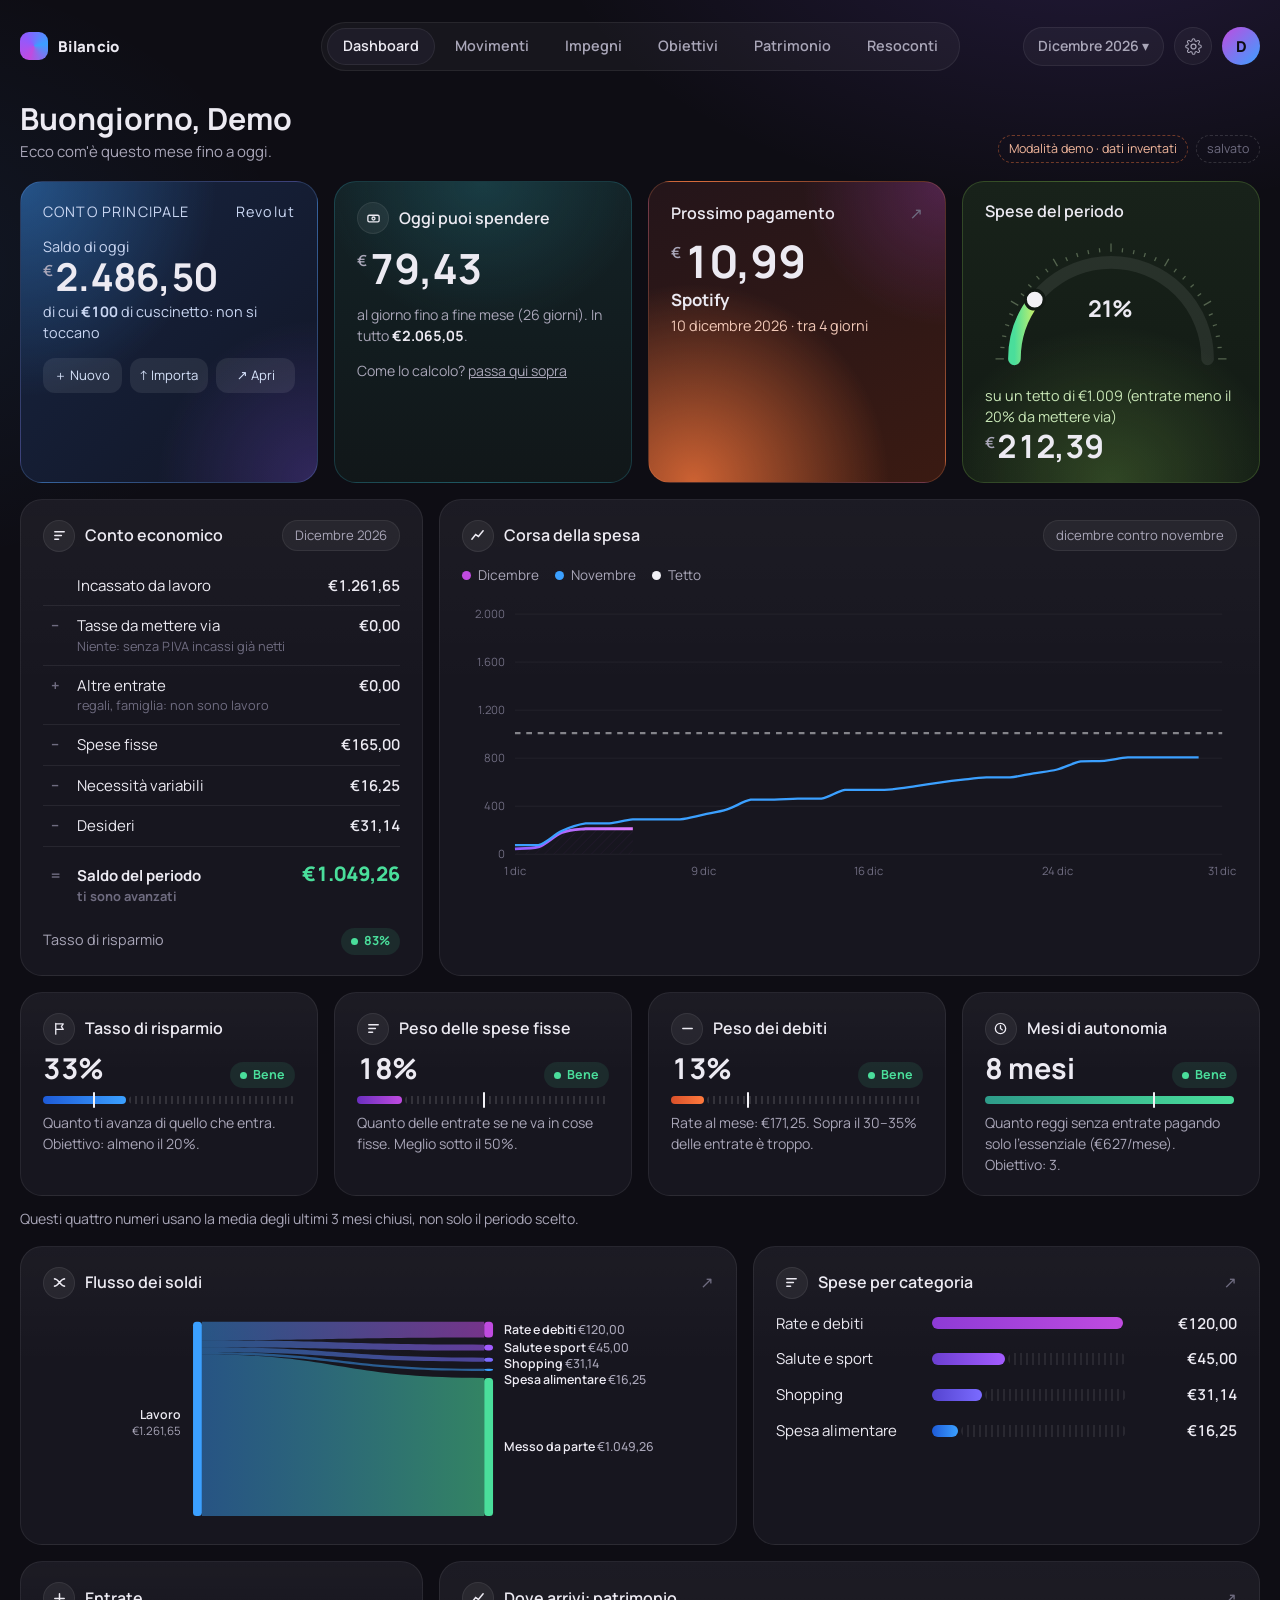
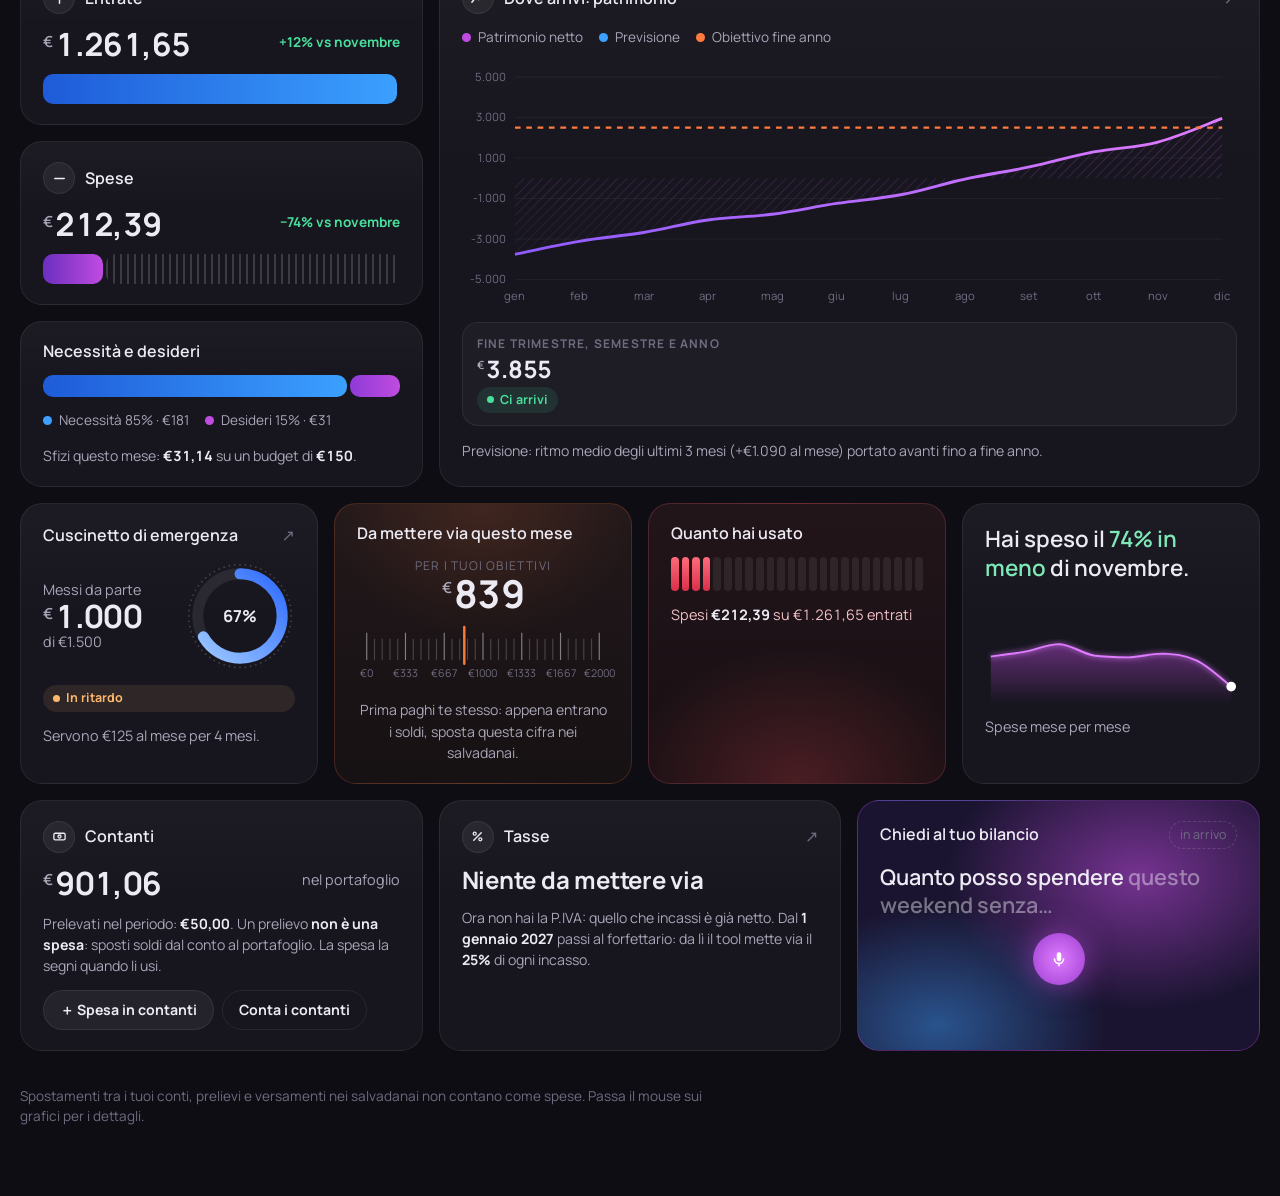
==== index.html @ 7fe509ae "Prima versione del tool Bilancio (PC) Sito statico senza build: dashboard da commercialista, movimen" ====
<!doctype html>
<html lang="it">
<head>
  <meta charset="utf-8">
  <meta name="viewport" content="width=device-width, initial-scale=1">
  <title>Bilancio</title>
  <meta name="theme-color" content="#0E0D14">
  <link rel="icon" href="data:image/svg+xml,%3Csvg xmlns='http://www.w3.org/2000/svg' viewBox='0 0 32 32'%3E%3Cdefs%3E%3ClinearGradient id='g' x1='0' y1='0' x2='1' y2='1'%3E%3Cstop offset='0' stop-color='%23C04BE0'/%3E%3Cstop offset='1' stop-color='%233BA0FF'/%3E%3C/linearGradient%3E%3C/defs%3E%3Crect width='32' height='32' rx='9' fill='url(%23g)'/%3E%3C/svg%3E">
  <link rel="preconnect" href="https://fonts.googleapis.com">
  <link rel="preconnect" href="https://fonts.gstatic.com" crossorigin>
  <link rel="stylesheet" href="https://fonts.googleapis.com/css2?family=Manrope:wght@400;500;600;700;800&display=swap">
  <link rel="stylesheet" href="css/base.css">
  <link rel="stylesheet" href="css/app.css">
</head>
<body>
  <div id="app" class="wrap"></div>
  <div id="tip" hidden></div>
  <div id="toast" hidden></div>
  <dialog id="dlg"></dialog>
  <script type="module" src="js/app.js"></script>
</body>
</html>
---- css/base.css ----
:root {
  --bg: #0E0D14;
  --card: #17161F;
  --card2: #1E1C28;
  --line: rgba(255,255,255,.07);
  --fg: #ECEAF2;
  --fg2: #A9A6B8;
  --muted: #6F6C80;
  --mag: #C04BE0;
  --vio: #8E5BFF;
  --cyan: #3BA0FF;
  --pos: #4ADE9B;
  --neg: #FF6B7A;
  --orange: #FF7A3D;
  --font: "Manrope", "Segoe UI", system-ui, sans-serif;
  color-scheme: dark;
}
* { box-sizing: border-box; }
[hidden] { display: none !important; }
body { margin: 0; background: var(--bg); color: var(--fg); font-family: var(--font); font-size: 15px; line-height: 1.45; padding: 0 20px; padding-block: 0 56px;
  background-image: radial-gradient(900px 500px at 85% -10%, rgba(142,91,255,.16), transparent 60%), radial-gradient(700px 500px at -10% 30%, rgba(59,160,255,.08), transparent 60%); background-attachment: fixed; }
.wrap { max-width: 1320px; margin: 0 auto; }
h1, h2, h3 { margin: 0; line-height: 1.2; text-wrap: balance; }
.n { font-variant-numeric: tabular-nums; }
.muted { color: var(--muted); } .fg2 { color: var(--fg2); }
.pos { color: var(--pos); } .neg { color: var(--neg); }
button { font: inherit; color: var(--fg); cursor: pointer; }
button:focus-visible { outline: 2px solid var(--vio); outline-offset: 2px; }

/* nav */
.nav > * { min-width: 0; }
.nav { display: grid; grid-template-columns: 1fr auto 1fr; align-items: center; gap: 16px; padding-block: 22px 8px; }
.logo { display: flex; align-items: center; gap: 10px; font-weight: 800; letter-spacing: .02em; }
.logo i { width: 28px; height: 28px; border-radius: 9px; background: conic-gradient(from 200deg, var(--mag), var(--vio), var(--cyan), var(--mag)); display: block; }
.pills { max-width: 100%; display: flex; gap: 4px; background: rgba(255,255,255,.04); border: 1px solid var(--line); border-radius: 999px; padding: 5px; }
.pills button { background: transparent; border: 0; border-radius: 999px; padding: 8px 16px; color: var(--fg2); font-weight: 600; font-size: .9rem; }
.pills button.on { background: var(--card2); color: var(--fg); box-shadow: inset 0 0 0 1px var(--line); }
.right { display: flex; justify-content: flex-end; gap: 10px; align-items: center; }
.chip { background: rgba(255,255,255,.04); border: 1px solid var(--line); border-radius: 999px; padding: 8px 14px; font-weight: 600; font-size: .88rem; color: var(--fg2); }
.avatar { width: 38px; height: 38px; border-radius: 50%; display: grid; place-items: center; font-weight: 800; background: linear-gradient(135deg, var(--mag), var(--cyan)); color: #0E0D14; }
@media (max-width: 900px) { .nav { grid-template-columns: 1fr; } .pills { overflow-x: auto; justify-self: start; } .right { justify-content: flex-start; } }

.hello { padding-block: 22px 18px; display: flex; justify-content: space-between; align-items: end; gap: 12px; flex-wrap: wrap; }
.hello h1 { font-size: 1.9rem; font-weight: 700; }
.hello p { margin: 4px 0 0; color: var(--fg2); }
.tag { font-size: .78rem; color: var(--muted); border: 1px dashed rgba(255,255,255,.14); border-radius: 999px; padding: 4px 10px; }

/* griglia */
.g { display: grid; grid-template-columns: repeat(12, minmax(0, 1fr)); gap: 16px; }
.s3 { grid-column: span 3; } .s4 { grid-column: span 4; } .s5 { grid-column: span 5; } .s7 { grid-column: span 7; } .s8 { grid-column: span 8; } .s12 { grid-column: span 12; }
@media (max-width: 1100px) { .s3 { grid-column: span 6; } .s4, .s5, .s7, .s8 { grid-column: span 12; } }
@media (max-width: 640px) { .g > * { grid-column: 1 / -1 !important; } }
.stack { display: grid; gap: 16px; align-content: start; min-width: 0; }

.card { background: linear-gradient(180deg, rgba(255,255,255,.025), transparent 40%), var(--card); border: 1px solid var(--line); border-radius: 22px; padding: 20px 22px; min-width: 0; position: relative; overflow: hidden; display: grid; gap: 14px; align-content: start; }
.ch { display: flex; align-items: center; gap: 10px; }
.ch .ic { width: 32px; height: 32px; border-radius: 50%; background: rgba(255,255,255,.06); border: 1px solid var(--line); display: grid; place-items: center; }
.ch .ic svg { width: 15px; height: 15px; }
.ch h3 { font-size: 1rem; font-weight: 600; }
.ch .go { margin-left: auto; color: var(--muted); font-size: 1rem; }
.big { font-size: 2.4rem; font-weight: 700; letter-spacing: -.02em; line-height: 1; display: flex; align-items: flex-start; gap: 3px; }
.big sup { font-size: .95rem; font-weight: 600; color: var(--fg2); margin-top: .35em; }
.sub { color: var(--fg2); font-size: .9rem; }
.delta { font-weight: 700; font-size: .85rem; }

/* 1 carta saldo */
.c-saldo { background: radial-gradient(120% 130% at 0% 0%, rgba(59,160,255,.38), transparent 55%), radial-gradient(90% 90% at 100% 100%, rgba(142,91,255,.25), transparent 60%), linear-gradient(135deg, #172440, #121626); border-color: rgba(120,170,255,.22); }
.c-saldo .top { display: flex; justify-content: space-between; color: #C9D6F2; font-size: .9rem; letter-spacing: .08em; }
.c-saldo .acts { display: grid; grid-template-columns: repeat(3, 1fr); gap: 8px; }
.c-saldo .acts span { background: rgba(255,255,255,.08); border-radius: 12px; padding: 8px; text-align: center; font-size: .82rem; color: #D6E2FA; }

/* 2 pagamento */
.c-pay { background: radial-gradient(110% 110% at 15% 100%, rgba(255,122,61,.75), transparent 60%), radial-gradient(80% 80% at 100% 0%, rgba(192,75,224,.25), transparent 60%), linear-gradient(160deg, #24151A, #3A1A12); border-color: rgba(255,140,90,.22); }
.c-pay .big { font-size: 2.8rem; }

/* 3 gauge */
.c-gauge { background: radial-gradient(90% 80% at 50% 100%, rgba(155,225,93,.22), transparent 65%), linear-gradient(180deg, #18221A, #121A14); border-color: rgba(155,225,93,.2); }

/* 4 segmenti */
.c-seg { background: radial-gradient(100% 80% at 50% 100%, rgba(255,80,90,.22), transparent 60%), linear-gradient(180deg, #22151A, #170F13); border-color: rgba(255,107,122,.2); }
.segs { display: grid; grid-template-columns: repeat(24, 1fr); gap: 3px; height: 34px; }
.segs i { border-radius: 4px; background: rgba(255,255,255,.07); }
.segs i.on { background: linear-gradient(180deg, #FF6B7A, #D9304A); }

/* barre ref 3 */
.pbar { height: 30px; border-radius: 10px; display: flex; gap: 3px; }
.pbar .f { border-radius: 10px; height: 100%; }
.pbar .rest { flex: 1; border-radius: 10px; background: repeating-linear-gradient(90deg, rgba(255,255,255,.16) 0 2px, transparent 2px 7px); }
.rowsp { display: flex; justify-content: space-between; align-items: baseline; gap: 10px; flex-wrap: wrap; }

/* categorie */
.cats { display: grid; gap: 14px; }
.cat { display: grid; grid-template-columns: 9.5em minmax(0, 1fr) 6.5em; gap: 14px; align-items: center; }
.cat .tr { height: 12px; display: flex; gap: 3px; }
.cat .tr .f { height: 100%; border-radius: 6px; }
.cat .tr .rest { flex: 1; border-radius: 6px; background: repeating-linear-gradient(90deg, rgba(255,255,255,.08) 0 2px, transparent 2px 6px); }
.cat .v { text-align: right; font-weight: 600; }

/* legenda */
.lg { display: flex; gap: 16px; flex-wrap: wrap; font-size: .85rem; color: var(--fg2); }
.lg i { display: inline-block; width: 9px; height: 9px; border-radius: 50%; margin-right: 7px; }
.pillsm { margin-left: auto; font-size: .82rem; color: var(--fg2); background: rgba(255,255,255,.05); border: 1px solid var(--line); border-radius: 999px; padding: 5px 12px; }

/* AI */
.c-ai { background: radial-gradient(80% 90% at 70% 30%, rgba(192,75,224,.55), transparent 60%), radial-gradient(70% 80% at 20% 90%, rgba(59,160,255,.45), transparent 60%), #1A1430; border-color: rgba(192,75,224,.3); }
.c-ai p { font-size: 1.35rem; font-weight: 600; margin: 0; line-height: 1.3; }
.c-ai p span { color: rgba(236,234,242,.45); }
.mic { justify-self: center; width: 52px; height: 52px; border-radius: 50%; background: radial-gradient(circle, #E07BFF, #9B3FD0); box-shadow: 0 0 30px rgba(192,75,224,.6); display: grid; place-items: center; }
.btnw { background: #F2F1F6; color: #0E0D14; border: 0; border-radius: 999px; padding: 10px; font-weight: 700; }

.sent { font-size: 1.4rem; font-weight: 600; line-height: 1.3; }
svg { display: block; width: 100%; height: auto; overflow: visible; }
svg text { font-family: var(--font); }
#tip { position: fixed; z-index: 50; pointer-events: none; background: rgba(30,28,40,.92); backdrop-filter: blur(8px); border: 1px solid rgba(255,255,255,.12); border-radius: 12px; padding: 9px 12px; font-size: .85rem; white-space: pre-line; box-shadow: 0 10px 30px rgba(0,0,0,.5); }
.foot { color: var(--muted); font-size: .85rem; padding-top: 22px; max-width: 90ch; }
---- css/app.css ----
/* Componenti dell'app vera, sopra lo stile approvato (base.css). Stessi token, stesso respiro. */

/* nav: pillole cliccabili + ingranaggio impostazioni */
.pills button { white-space: nowrap; }
.pills button:hover { color: var(--fg); }
.icbtn { width: 38px; height: 38px; border-radius: 50%; display: grid; place-items: center; background: rgba(255,255,255,.04); border: 1px solid var(--line); color: var(--fg2); }
.icbtn.on, .icbtn:hover { color: var(--fg); background: var(--card2); }
.icbtn svg { width: 17px; height: 17px; }
.chip { cursor: pointer; }
.chip:hover { color: var(--fg); }

/* selettore periodo */
.per { position: relative; }
.perpop { position: absolute; right: 0; top: calc(100% + 8px); z-index: 40; width: 330px; max-width: calc(100vw - 32px); background: rgba(30,28,40,.97); backdrop-filter: blur(10px); border: 1px solid rgba(255,255,255,.12); border-radius: 18px; padding: 16px; display: grid; gap: 12px; box-shadow: 0 20px 50px rgba(0,0,0,.55); }
.seg { display: flex; flex-wrap: wrap; gap: 4px; background: rgba(255,255,255,.04); border: 1px solid var(--line); border-radius: 14px; padding: 4px; }
.seg button { flex: 1 1 auto; background: transparent; border: 0; border-radius: 10px; padding: 7px 10px; color: var(--fg2); font-weight: 600; font-size: .85rem; }
.seg button.on { background: var(--card2); color: var(--fg); box-shadow: inset 0 0 0 1px var(--line); }
.perrow { display: flex; align-items: center; gap: 8px; }
.perrow .lbl { flex: 1; text-align: center; font-weight: 700; }
.arrow { width: 34px; height: 34px; border-radius: 50%; border: 1px solid var(--line); background: rgba(255,255,255,.04); }

/* testi */
.hello .tag.demo { border-color: rgba(255,122,61,.4); color: #F2B79C; }
.lead { color: var(--fg2); margin: 0; max-width: 70ch; }
.kid { color: var(--fg2); font-size: .88rem; margin: 0; line-height: 1.5; }
.kid b { color: var(--fg); }
.k { font-size: .75rem; letter-spacing: .1em; color: var(--muted); text-transform: uppercase; font-weight: 700; }
.mid { font-size: 1.5rem; font-weight: 700; letter-spacing: -.01em; line-height: 1.1; }
.mid sup { font-size: .7rem; color: var(--fg2); font-weight: 600; margin-right: 2px; vertical-align: top; position: relative; top: .25em; }

/* stato in linea / attenzione */
.st { display: inline-flex; align-items: center; gap: 6px; font-size: .78rem; font-weight: 700; border-radius: 999px; padding: 4px 10px; white-space: nowrap; }
.st::before { content: ""; width: 7px; height: 7px; border-radius: 50%; background: currentColor; }
.st.ok { color: var(--pos); background: rgba(74,222,155,.1); }
.st.warn { color: #FFB86B; background: rgba(255,184,107,.1); }
.st.bad { color: var(--neg); background: rgba(255,107,122,.1); }
.st.neu { color: var(--fg2); background: rgba(255,255,255,.06); }

/* conto economico */
.ce { display: grid; gap: 0; }
.ce .r { display: grid; grid-template-columns: 1.6em minmax(0, 1fr) auto; gap: 10px; align-items: baseline; padding: 9px 0; border-bottom: 1px solid var(--line); }
.ce .r:last-child { border-bottom: 0; }
.ce .r .op { color: var(--muted); font-weight: 700; text-align: center; }
.ce .r .v { font-weight: 600; }
.ce .r.tot { padding-top: 12px; }
.ce .r.tot span:nth-child(2) { font-weight: 700; }
.ce .r.tot .v { font-size: 1.25rem; font-weight: 800; }
.ce .r small { display: block; color: var(--muted); font-size: .8rem; }

/* kpi */
.kpi { display: grid; gap: 8px; align-content: start; }
.kpi .mid { font-size: 1.8rem; }
.minibar { height: 8px; border-radius: 6px; display: flex; gap: 3px; position: relative; }
.minibar .f { border-radius: 6px; height: 100%; }
.minibar .rest { flex: 1; border-radius: 6px; background: repeating-linear-gradient(90deg, rgba(255,255,255,.12) 0 2px, transparent 2px 6px); }
.minibar .mark { position: absolute; top: -4px; bottom: -4px; width: 2px; background: #F2F1F6; border-radius: 2px; }

/* pulsanti */
.btn { background: rgba(255,255,255,.06); border: 1px solid var(--line); border-radius: 999px; padding: 9px 16px; font-weight: 700; font-size: .88rem; color: var(--fg); display: inline-flex; align-items: center; gap: 8px; }
.btn:hover { background: rgba(255,255,255,.1); }
.btn.pri { background: linear-gradient(135deg, var(--mag), var(--vio)); border-color: transparent; box-shadow: 0 6px 24px rgba(192,75,224,.3); }
.btn.cy { background: linear-gradient(135deg, #1E5BD8, var(--cyan)); border-color: transparent; }
.btn.ghost { background: transparent; }
.btn.danger { color: var(--neg); }
.btn.sm { padding: 6px 12px; font-size: .8rem; }
.btns { display: flex; gap: 8px; flex-wrap: wrap; align-items: center; }
.c-saldo .acts button { background: rgba(255,255,255,.08); border: 0; border-radius: 12px; padding: 8px; text-align: center; font-size: .82rem; color: #D6E2FA; }
.c-saldo .acts button:hover { background: rgba(255,255,255,.14); }
a { color: #B9A3FF; }

/* form */
.form { display: grid; gap: 12px; }
.fr { display: grid; grid-template-columns: repeat(auto-fit, minmax(150px, 1fr)); gap: 12px; }
label.f { display: grid; gap: 6px; font-size: .82rem; color: var(--fg2); font-weight: 600; min-width: 0; }
input, select, textarea { font: inherit; color: var(--fg); background: rgba(255,255,255,.04); border: 1px solid rgba(255,255,255,.1); border-radius: 12px; padding: 10px 12px; min-width: 0; width: 100%; }
input:focus, select:focus, textarea:focus { outline: 2px solid rgba(142,91,255,.6); outline-offset: 0; border-color: transparent; }
select option { background: #1E1C28; }
input[type=checkbox] { width: 18px; height: 18px; accent-color: var(--vio); }
.chk { display: flex; align-items: center; gap: 8px; font-size: .88rem; color: var(--fg2); }

/* slider in stile righello */
.sl { display: grid; gap: 10px; padding: 18px 0; border-bottom: 1px solid var(--line); }
.sl:last-child { border-bottom: 0; }
.sl .top { display: flex; justify-content: space-between; align-items: baseline; gap: 12px; flex-wrap: wrap; }
.sl .top h4 { margin: 0; font-size: 1rem; font-weight: 700; }
.sl .val { font-size: 1.6rem; font-weight: 800; letter-spacing: -.01em; }
.sl .val small { font-size: .85rem; color: var(--fg2); font-weight: 600; }
.sl .ex { font-size: .85rem; color: #B9A3FF; background: rgba(142,91,255,.08); border: 1px solid rgba(142,91,255,.18); border-radius: 12px; padding: 8px 12px; }
input[type=range] { -webkit-appearance: none; appearance: none; height: 34px; background: transparent; border: 0; padding: 0; outline: none; }
input[type=range]:focus { outline: none; }
input[type=range]::-webkit-slider-runnable-track { height: 12px; border-radius: 8px; background: linear-gradient(90deg, var(--vio), var(--mag)) 0 0 / var(--p, 50%) 100% no-repeat, repeating-linear-gradient(90deg, rgba(255,255,255,.16) 0 2px, transparent 2px 7px); }
input[type=range]::-moz-range-track { height: 12px; border-radius: 8px; background: repeating-linear-gradient(90deg, rgba(255,255,255,.16) 0 2px, transparent 2px 7px); }
input[type=range]::-moz-range-progress { height: 12px; border-radius: 8px; background: linear-gradient(90deg, var(--vio), var(--mag)); }
input[type=range]::-webkit-slider-thumb { -webkit-appearance: none; width: 24px; height: 24px; margin-top: -6px; border-radius: 50%; background: #F2F1F6; border: 4px solid #17161F; box-shadow: 0 0 0 2px var(--mag), 0 0 18px rgba(192,75,224,.6); cursor: grab; }
input[type=range]::-moz-range-thumb { width: 18px; height: 18px; border-radius: 50%; background: #F2F1F6; border: 4px solid #17161F; box-shadow: 0 0 0 2px var(--mag); cursor: grab; }
input[type=range]:focus-visible::-webkit-slider-thumb { box-shadow: 0 0 0 3px #fff; }
.sl.cy input[type=range]::-webkit-slider-runnable-track { background: linear-gradient(90deg, #1E5BD8, var(--cyan)) 0 0 / var(--p, 50%) 100% no-repeat, repeating-linear-gradient(90deg, rgba(255,255,255,.16) 0 2px, transparent 2px 7px); }
.sl.cy input[type=range]::-webkit-slider-thumb { box-shadow: 0 0 0 2px var(--cyan), 0 0 18px rgba(59,160,255,.6); }
.sl.or input[type=range]::-webkit-slider-runnable-track { background: linear-gradient(90deg, #D9502A, var(--orange)) 0 0 / var(--p, 50%) 100% no-repeat, repeating-linear-gradient(90deg, rgba(255,255,255,.16) 0 2px, transparent 2px 7px); }
.sl.or input[type=range]::-webkit-slider-thumb { box-shadow: 0 0 0 2px var(--orange), 0 0 18px rgba(255,122,61,.6); }
.scale { display: flex; justify-content: space-between; font-size: .75rem; color: var(--muted); margin-top: -6px; }

/* tabella movimenti */
.tbl { width: 100%; border-collapse: collapse; font-size: .9rem; }
.tbl th { text-align: left; font-size: .75rem; letter-spacing: .08em; text-transform: uppercase; color: var(--muted); font-weight: 700; padding: 8px 10px; border-bottom: 1px solid var(--line); white-space: nowrap; }
.tbl td { padding: 11px 10px; border-bottom: 1px solid var(--line); vertical-align: middle; }
.tbl tr:last-child td { border-bottom: 0; }
.tbl tr.click { cursor: pointer; }
.tbl tr.click:hover td { background: rgba(255,255,255,.025); }
.tbl .r { text-align: right; white-space: nowrap; }
.tblwrap { overflow-x: auto; margin: 0 -6px; }
.badge { display: inline-block; font-size: .72rem; font-weight: 700; border-radius: 999px; padding: 3px 9px; background: rgba(255,255,255,.06); color: var(--fg2); white-space: nowrap; }
.badge.e { background: rgba(59,160,255,.12); color: #8CC4FF; }
.badge.s { background: rgba(192,75,224,.12); color: #E3A6F5; }
.badge.t { background: rgba(255,255,255,.06); color: var(--fg2); }
.badge.c { background: rgba(255,184,107,.12); color: #FFC98E; }
.badge.x { background: rgba(255,107,122,.12); color: #FF9AA6; }
.dot { display: inline-block; width: 9px; height: 9px; border-radius: 50%; margin-right: 8px; vertical-align: middle; }
.filters { display: flex; gap: 10px; flex-wrap: wrap; align-items: end; }
.filters > * { flex: 1 1 140px; }

/* liste generiche */
.list { display: grid; gap: 10px; }
.item { display: grid; grid-template-columns: minmax(0, 1fr) auto; gap: 12px; align-items: center; background: rgba(255,255,255,.025); border: 1px solid var(--line); border-radius: 16px; padding: 14px 16px; }
.item h4 { margin: 0; font-size: 1rem; font-weight: 700; }
.item .meta { color: var(--fg2); font-size: .85rem; }

/* timeline impegni */
.tl { display: grid; grid-auto-flow: column; grid-auto-columns: minmax(120px, 1fr); gap: 10px; overflow-x: auto; padding-bottom: 6px; }
.tl .m { background: rgba(255,255,255,.025); border: 1px solid var(--line); border-radius: 16px; padding: 12px; display: grid; gap: 8px; align-content: start; min-height: 150px; }
.tl .m.now { border-color: rgba(192,75,224,.45); background: linear-gradient(180deg, rgba(192,75,224,.12), transparent 60%), rgba(255,255,255,.025); }
.tl .m .h { display: flex; justify-content: space-between; font-size: .82rem; color: var(--fg2); font-weight: 700; text-transform: capitalize; }
.tl .p { font-size: .8rem; border-radius: 10px; padding: 6px 8px; background: rgba(255,255,255,.05); display: grid; }
.tl .p b { font-weight: 700; }
.tl .p span { color: var(--fg2); }

/* obiettivi */
.goal { display: grid; gap: 14px; }
.goal .gh { display: flex; align-items: center; gap: 10px; }
.goal .pr { width: 30px; height: 30px; border-radius: 50%; display: grid; place-items: center; font-weight: 800; font-size: .85rem; background: rgba(255,255,255,.06); border: 1px solid var(--line); flex: none; }
.goal .ord { margin-left: auto; display: flex; gap: 4px; }
.goal .ord button { width: 30px; height: 30px; border-radius: 50%; border: 1px solid var(--line); background: rgba(255,255,255,.04); color: var(--fg2); }

/* dialog */
dialog { background: #1A1924; color: var(--fg); border: 1px solid rgba(255,255,255,.12); border-radius: 22px; padding: 0; width: min(620px, calc(100vw - 32px)); box-shadow: 0 30px 80px rgba(0,0,0,.6); }
dialog::backdrop { background: rgba(8,7,12,.7); backdrop-filter: blur(3px); }
dialog .dh { display: flex; align-items: center; gap: 10px; padding: 20px 22px 0; }
dialog .dh h3 { font-size: 1.15rem; }
dialog .dh .x { margin-left: auto; }
dialog .db { padding: 18px 22px 22px; display: grid; gap: 14px; max-height: min(75vh, 760px); overflow: auto; }

/* toast */
#toast { position: fixed; left: 50%; bottom: 24px; transform: translateX(-50%); z-index: 60; background: rgba(30,28,40,.95); border: 1px solid rgba(255,255,255,.14); border-radius: 999px; padding: 10px 18px; font-weight: 600; font-size: .9rem; box-shadow: 0 10px 30px rgba(0,0,0,.5); }

/* login */
.login { min-height: 100vh; display: grid; place-items: center; padding: 20px 0; }
.login .card { width: min(420px, 100%); padding: 28px; gap: 16px; }

.empty { color: var(--muted); font-size: .9rem; padding: 10px 0; }
.sp { height: 16px; }
.right .chip, .right .avatar, .right .icbtn { flex: none; }
@media (max-width: 640px) { .tbl .hide-s { display: none; } .ce .r { grid-template-columns: 1.2em minmax(0, 1fr) auto; } }
.s6 { grid-column: span 6; }
@media (max-width: 1100px) { .s6 { grid-column: span 12 !important; } }
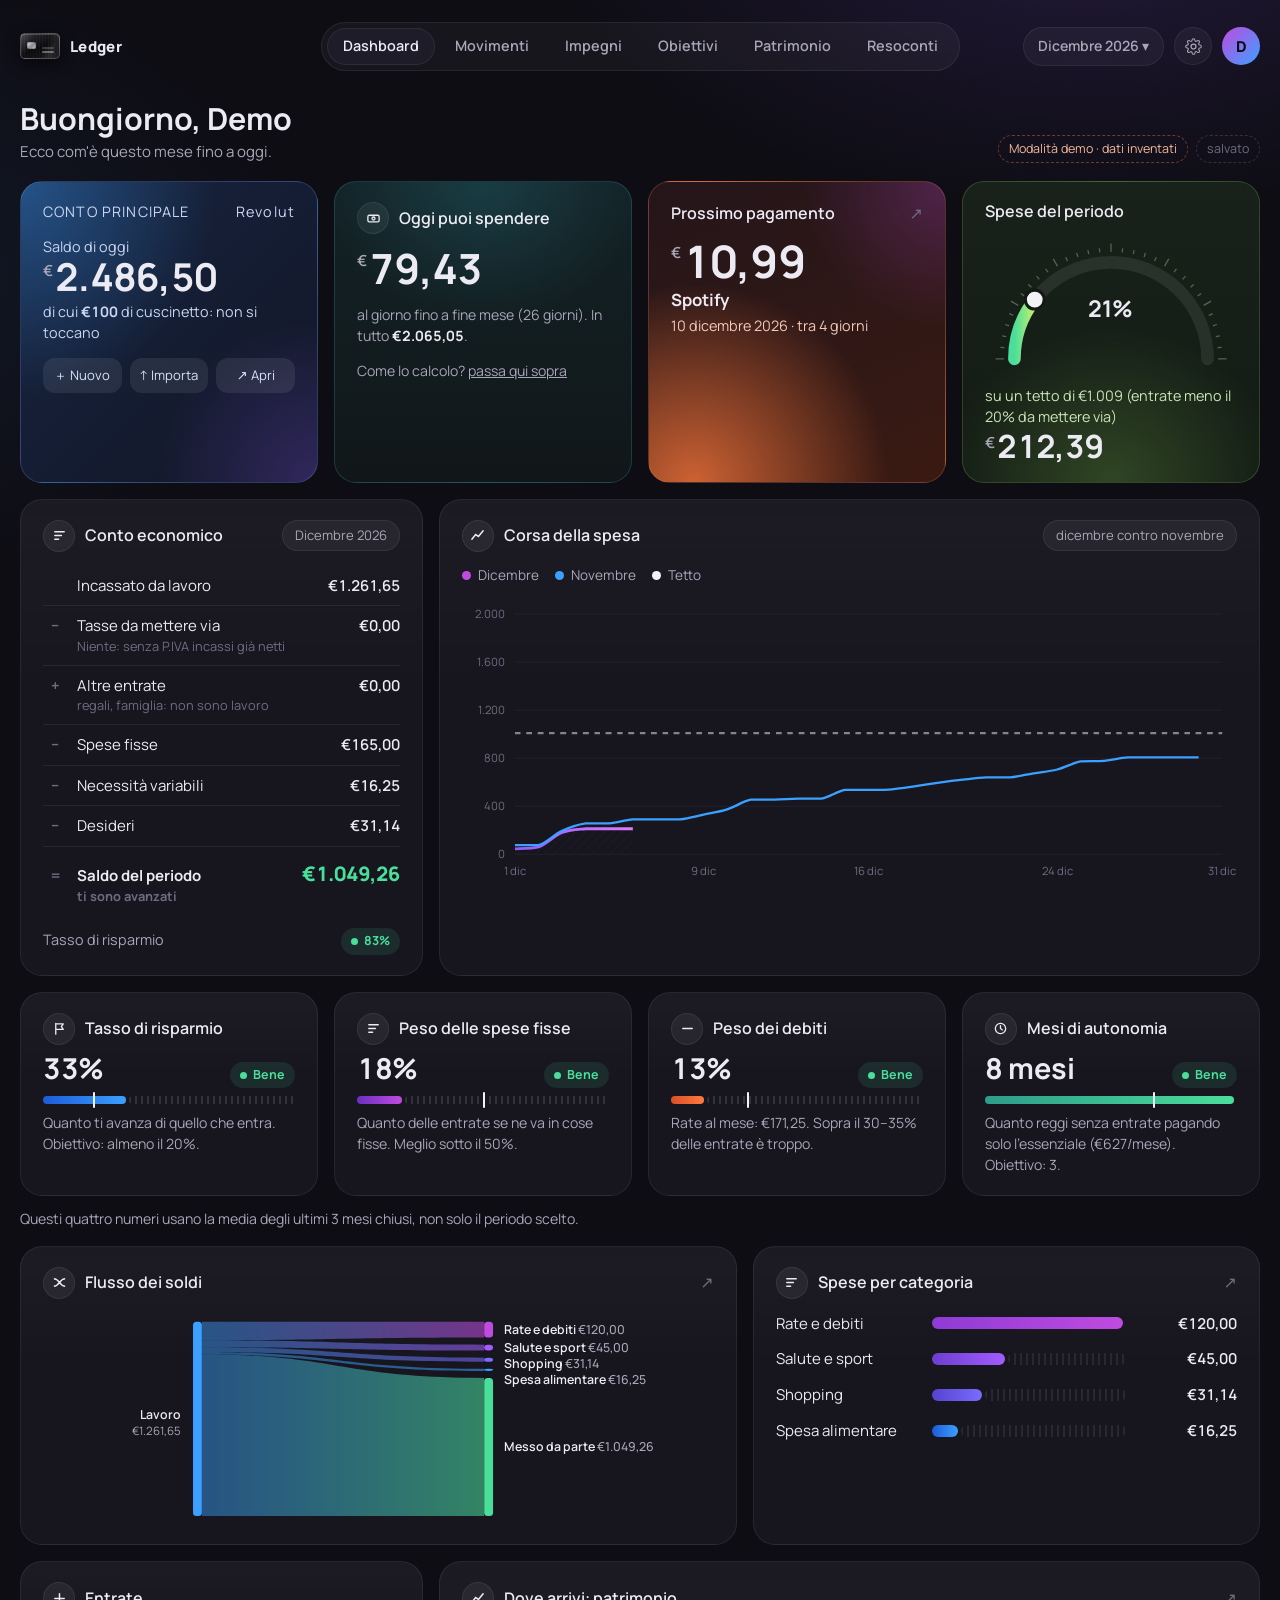
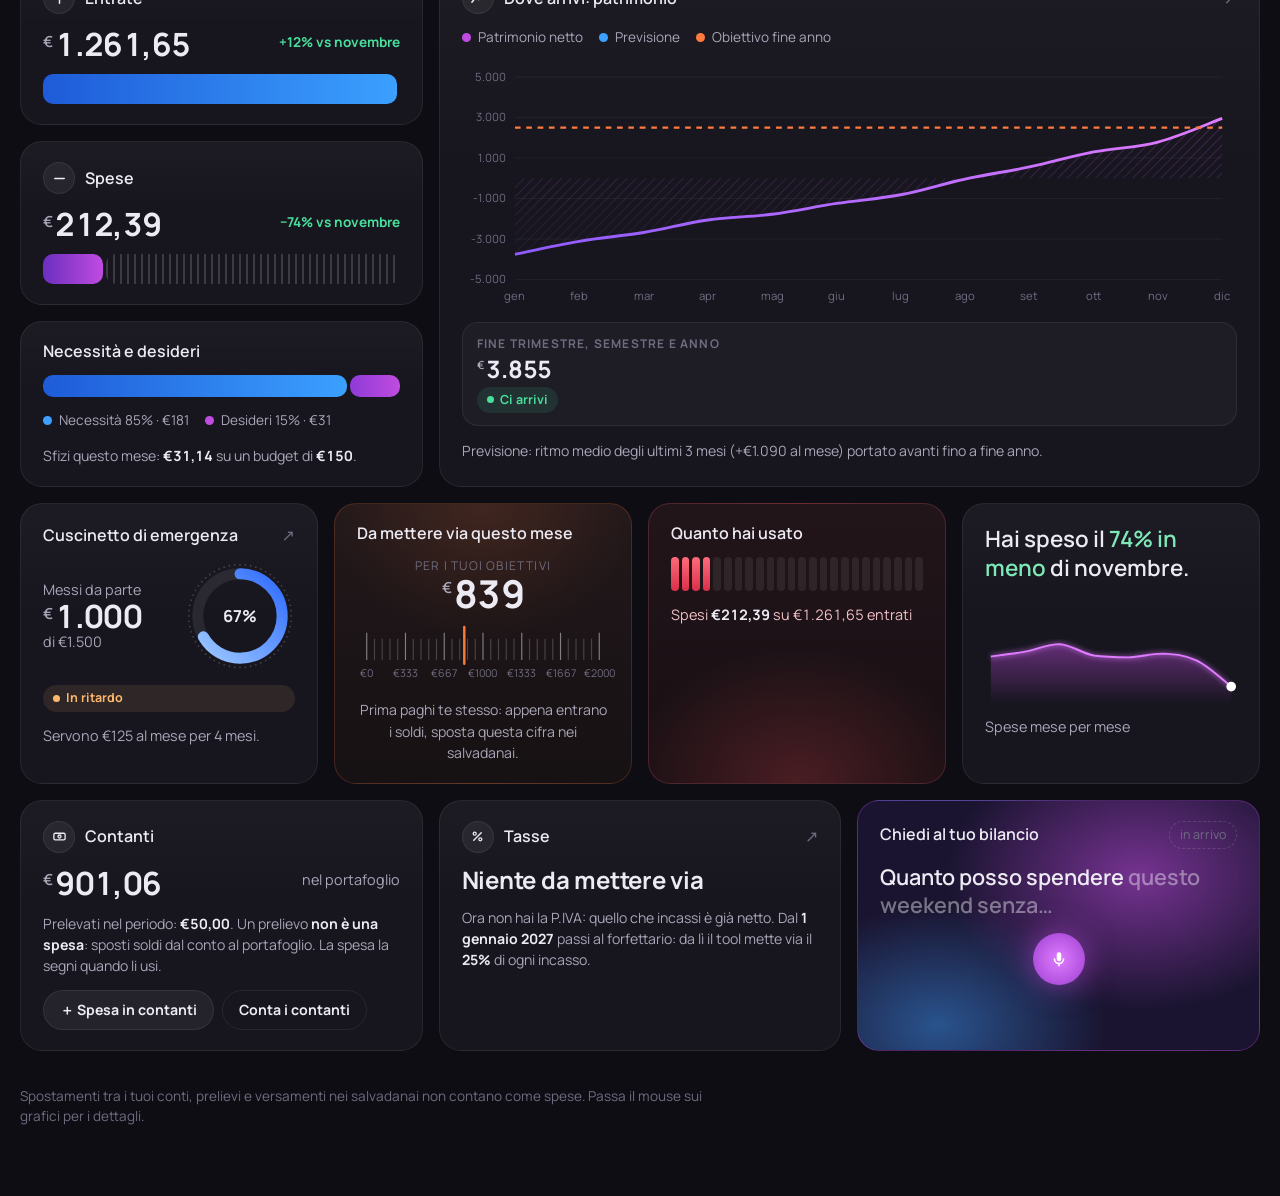
==== commit 8b7a9334: "Il tool si chiama Ledger Co-Authored-By: Claude Opus 5.5 (1M context) <noreply@anthropic.com> Claude" ====
--- a/index.html
+++ b/index.html
@@ -3,7 +3,7 @@
 <head>
   <meta charset="utf-8">
   <meta name="viewport" content="width=device-width, initial-scale=1">
-  <title>Bilancio</title>
+  <title>Ledger</title>
   <meta name="theme-color" content="#0E0D14">
   <link rel="icon" href="data:image/svg+xml,%3Csvg xmlns='http://www.w3.org/2000/svg' viewBox='0 0 32 32'%3E%3Cdefs%3E%3ClinearGradient id='g' x1='0' y1='0' x2='1' y2='1'%3E%3Cstop offset='0' stop-color='%23C04BE0'/%3E%3Cstop offset='1' stop-color='%233BA0FF'/%3E%3C/linearGradient%3E%3C/defs%3E%3Crect width='32' height='32' rx='9' fill='url(%23g)'/%3E%3C/svg%3E">
   <link rel="preconnect" href="https://fonts.googleapis.com">
--- a/css/base.css
+++ b/css/base.css
@@ -31,7 +31,15 @@
 .nav > * { min-width: 0; }
 .nav { display: grid; grid-template-columns: 1fr auto 1fr; align-items: center; gap: 16px; padding-block: 22px 8px; }
 .logo { display: flex; align-items: center; gap: 10px; font-weight: 800; letter-spacing: .02em; }
-.logo i { width: 28px; height: 28px; border-radius: 9px; background: conic-gradient(from 200deg, var(--mag), var(--vio), var(--cyan), var(--mag)); display: block; }
+/* logo: mini carta nera in metallo spazzolato, stile "black card" */
+.logo i { position: relative; width: 40px; height: 26px; border-radius: 5px; display: block; flex: none;
+  background: linear-gradient(115deg, rgba(255,255,255,.16) 0%, transparent 28%, transparent 62%, rgba(255,255,255,.08) 78%, transparent 100%),
+    repeating-linear-gradient(90deg, rgba(255,255,255,.035) 0 1px, transparent 1px 3px),
+    linear-gradient(160deg, #2B2B30 0%, #0B0B0E 55%, #1A1A1F 100%);
+  border: 1px solid rgba(255,255,255,.22); box-shadow: 0 4px 14px rgba(0,0,0,.6), inset 0 1px 0 rgba(255,255,255,.18); }
+.logo i::before { content: ""; position: absolute; left: 6px; top: 8px; width: 9px; height: 7px; border-radius: 2px;
+  background: linear-gradient(135deg, #E4E4EA, #8C8C96 55%, #C9C9D1); box-shadow: inset 0 0 0 .5px rgba(0,0,0,.4); }
+.logo i::after { content: ""; position: absolute; right: 5px; bottom: 5px; width: 12px; height: 2px; border-radius: 2px; background: rgba(255,255,255,.35); box-shadow: 0 -4px 0 rgba(255,255,255,.18); }
 .pills { max-width: 100%; display: flex; gap: 4px; background: rgba(255,255,255,.04); border: 1px solid var(--line); border-radius: 999px; padding: 5px; }
 .pills button { background: transparent; border: 0; border-radius: 999px; padding: 8px 16px; color: var(--fg2); font-weight: 600; font-size: .9rem; }
 .pills button.on { background: var(--card2); color: var(--fg); box-shadow: inset 0 0 0 1px var(--line); }
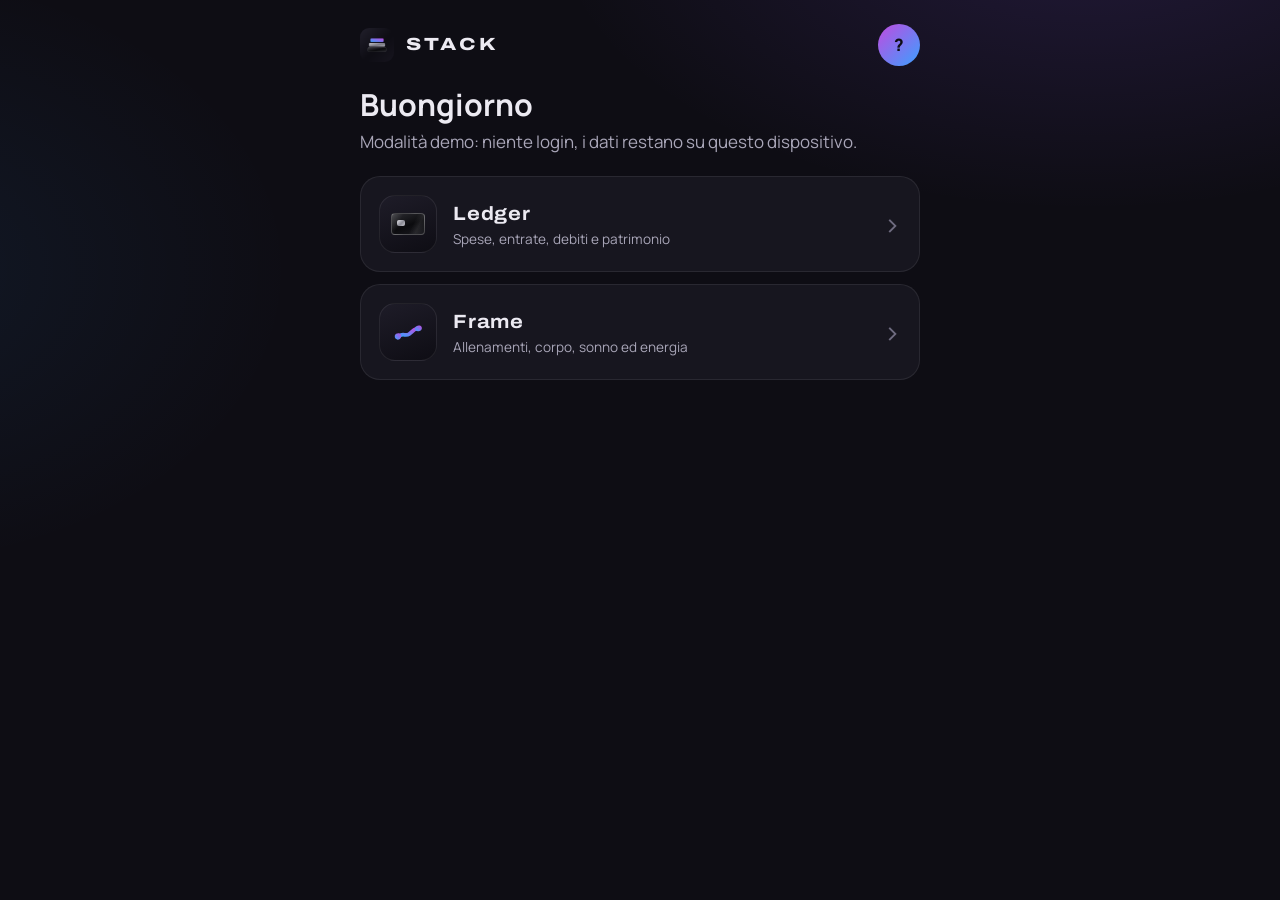
==== commit cc546cdf: "App unica: Home con login a invito, scelta moduli, Ledger e Frame sotto la stessa sessione - shared/" ====
--- a/index.html
+++ b/index.html
@@ -2,21 +2,23 @@
 <html lang="it">
 <head>
   <meta charset="utf-8">
-  <meta name="viewport" content="width=device-width, initial-scale=1">
-  <title>Ledger</title>
+  <meta name="viewport" content="width=device-width, initial-scale=1, viewport-fit=cover">
+  <title>Stack</title>
   <meta name="theme-color" content="#0E0D14">
-  <link rel="icon" href="data:image/svg+xml,%3Csvg xmlns='http://www.w3.org/2000/svg' viewBox='0 0 32 32'%3E%3Cdefs%3E%3ClinearGradient id='g' x1='0' y1='0' x2='1' y2='1'%3E%3Cstop offset='0' stop-color='%23C04BE0'/%3E%3Cstop offset='1' stop-color='%233BA0FF'/%3E%3C/linearGradient%3E%3C/defs%3E%3Crect width='32' height='32' rx='9' fill='url(%23g)'/%3E%3C/svg%3E">
+  <link rel="manifest" href="/manifest.webmanifest">
+  <link rel="icon" href="/icone/icona-192.png">
+  <link rel="apple-touch-icon" href="/icone/apple-touch-icon.png">
+  <meta name="apple-mobile-web-app-capable" content="yes">
+  <meta name="mobile-web-app-capable" content="yes">
+  <meta name="apple-mobile-web-app-status-bar-style" content="black">
+  <meta name="apple-mobile-web-app-title" content="Stack">
   <link rel="preconnect" href="https://fonts.googleapis.com">
   <link rel="preconnect" href="https://fonts.gstatic.com" crossorigin>
-  <link rel="stylesheet" href="https://fonts.googleapis.com/css2?family=Manrope:wght@400;500;600;700;800&display=swap">
-  <link rel="stylesheet" href="css/base.css">
-  <link rel="stylesheet" href="css/app.css">
+  <link rel="stylesheet" href="https://fonts.googleapis.com/css2?family=Manrope:wght@400;500;600;700;800&family=Archivo:wdth,wght@62..125,500..900&display=swap">
+  <link rel="stylesheet" href="/home.css">
 </head>
 <body>
-  <div id="app" class="wrap"></div>
-  <div id="tip" hidden></div>
-  <div id="toast" hidden></div>
-  <dialog id="dlg"></dialog>
-  <script type="module" src="js/app.js"></script>
+  <main id="app" class="wrap"><p class="muted center pad">Un attimo…</p></main>
+  <script type="module" src="/home.js"></script>
 </body>
 </html>
--- a/home.css
+++ b/home.css
@@ -0,0 +1,73 @@
+/* Home dell'app: stessi colori e font di Ledger e Frame. Tema solo scuro, voluto. */
+:root {
+  --bg: #0E0D14; --card: #17161F; --card2: #1E1C28; --line: rgba(255,255,255,.08);
+  --fg: #ECEAF2; --fg2: #A9A6B8; --muted: #6F6C80;
+  --mag: #C04BE0; --vio: #8E5BFF; --cyan: #3BA0FF; --pos: #4ADE9B; --neg: #FF6B7A;
+  --font: "Manrope", "Segoe UI", system-ui, sans-serif;
+  --wide: "Archivo", "Manrope", system-ui, sans-serif;
+  color-scheme: dark;
+}
+* { box-sizing: border-box; }
+[hidden] { display: none !important; }
+html { background: var(--bg); }
+body { margin: 0; background: var(--bg); color: var(--fg); font-family: var(--font); font-size: 17px; line-height: 1.5;
+  padding: env(safe-area-inset-top, 0px) 20px calc(env(safe-area-inset-bottom, 0px) + 40px);
+  background-image: radial-gradient(900px 500px at 85% -10%, rgba(142,91,255,.16), transparent 60%), radial-gradient(700px 500px at -10% 30%, rgba(59,160,255,.08), transparent 60%); background-attachment: fixed; min-height: 100vh; }
+.wrap { max-width: 560px; margin: 0 auto; display: flex; flex-direction: column; gap: 22px; padding-top: 24px; }
+h1 { margin: 0; font-size: 1.9rem; line-height: 1.15; text-wrap: balance; }
+.sub { margin: 0; color: var(--fg2); }
+.muted { color: var(--muted); } .center { text-align: center; } .pad { padding: 60px 0; }
+button { font: inherit; color: var(--fg); cursor: pointer; }
+:focus-visible { outline: 2px solid var(--vio); outline-offset: 2px; }
+
+.brand { display: flex; align-items: center; gap: 12px; }
+.brand img { border-radius: 9px; }
+.brand span { font-family: var(--wide); font-stretch: 125%; font-variation-settings: "wdth" 125; font-weight: 800; font-size: 1.1rem; letter-spacing: .18em; text-transform: uppercase; }
+
+.box { background: var(--card); border: 1px solid var(--line); border-radius: 20px; padding: 26px 22px; display: flex; flex-direction: column; gap: 16px; margin-top: 6vh; }
+.form { display: flex; flex-direction: column; gap: 14px; }
+label { display: flex; flex-direction: column; gap: 6px; font-size: .9rem; color: var(--fg2); font-weight: 600; }
+input { font: inherit; font-size: 17px; color: var(--fg); background: var(--card2); border: 1px solid var(--line); border-radius: 12px; padding: 13px 14px; }
+input:focus { border-color: var(--vio); outline: none; }
+.btn { border: 1px solid var(--line); background: var(--card2); border-radius: 14px; padding: 14px 18px; font-weight: 700; text-align: center; }
+.btn.pri { background: var(--fg); color: var(--bg); border-color: transparent; }
+.btn.ghost { background: transparent; }
+.btn:disabled { opacity: .4; cursor: default; }
+.link { background: none; border: 0; color: var(--fg2); text-decoration: underline; text-underline-offset: 3px; padding: 4px; align-self: center; }
+.msg { margin: 0; min-height: 1.5em; color: var(--fg2); }
+.msg.err { color: var(--neg); } .msg.ok { color: var(--pos); }
+
+/* scelta moduli */
+.mods { display: flex; flex-direction: column; gap: 10px; }
+.mod { display: flex; align-items: center; gap: 14px; text-align: left; background: var(--card2); border: 1px solid var(--line); border-radius: 16px; padding: 14px; }
+.mod.on { border-color: rgba(142,91,255,.5); }
+.tx { display: flex; flex-direction: column; min-width: 0; flex: 1; }
+.tx small { color: var(--fg2); font-size: .85rem; }
+.sw { width: 46px; height: 28px; border-radius: 14px; background: #34323f; position: relative; flex: none; }
+.sw::after { content: ""; position: absolute; top: 3px; left: 3px; width: 22px; height: 22px; border-radius: 50%; background: #8d8a9b; }
+.mod.on .sw { background: var(--pos); } .mod.on .sw::after { left: 21px; background: #fff; }
+@media (prefers-reduced-motion: no-preference) { .sw::after { transition: left .18s; } }
+
+/* marchi dei moduli */
+.mk { width: 48px; height: 48px; border-radius: 13px; background: linear-gradient(160deg, var(--card2), var(--bg)); border: 1px solid var(--line); display: grid; place-items: center; flex: none; }
+.m-frame { width: 34px; height: 34px; }
+.m-ledger { position: relative; width: 34px; height: 22px; border-radius: 4px; display: block;
+  background: linear-gradient(115deg, rgba(255,255,255,.16) 0%, transparent 28%, transparent 62%, rgba(255,255,255,.08) 78%, transparent 100%), linear-gradient(160deg, #2B2B30 0%, #0B0B0E 55%, #1A1A1F 100%);
+  border: 1px solid rgba(255,255,255,.22); }
+.m-ledger::before { content: ""; position: absolute; left: 5px; top: 6px; width: 8px; height: 6px; border-radius: 2px; background: linear-gradient(135deg, #E4E4EA, #8C8C96 55%, #C9C9D1); }
+
+/* home */
+.top { display: flex; justify-content: space-between; align-items: center; }
+.chip { width: 42px; height: 42px; border-radius: 50%; border: 0; font-weight: 800; background: linear-gradient(135deg, var(--mag), var(--cyan)); color: var(--bg); }
+.hello { display: flex; flex-direction: column; gap: 6px; }
+.tiles { display: flex; flex-direction: column; gap: 12px; }
+.tile { display: flex; align-items: center; gap: 16px; padding: 18px; border-radius: 20px; background: var(--card); border: 1px solid var(--line); color: inherit; text-decoration: none; }
+.tile .mk { width: 58px; height: 58px; border-radius: 16px; }
+.tile b { font-family: var(--wide); font-stretch: 112%; font-variation-settings: "wdth" 112; font-size: 1.2rem; letter-spacing: .04em; }
+.tile .go { font-size: 1.8rem; color: var(--muted); }
+.tile:active { transform: scale(.99); }
+.hint { display: flex; flex-direction: column; gap: 4px; padding: 14px 16px; border-radius: 16px; border: 1px dashed rgba(255,255,255,.18); color: var(--fg2); font-size: .95rem; }
+.hint b { color: var(--fg); }
+.share { display: inline-block; width: 14px; height: 16px; vertical-align: -2px; border: 2px solid var(--fg); border-top: 0; border-radius: 0 0 3px 3px; position: relative; margin: 0 2px; }
+.share::before { content: ""; position: absolute; left: 3px; top: -8px; width: 2px; height: 11px; background: var(--fg); }
+.sheet { display: flex; flex-direction: column; gap: 10px; padding: 16px; border-radius: 18px; background: var(--card); border: 1px solid var(--line); }
